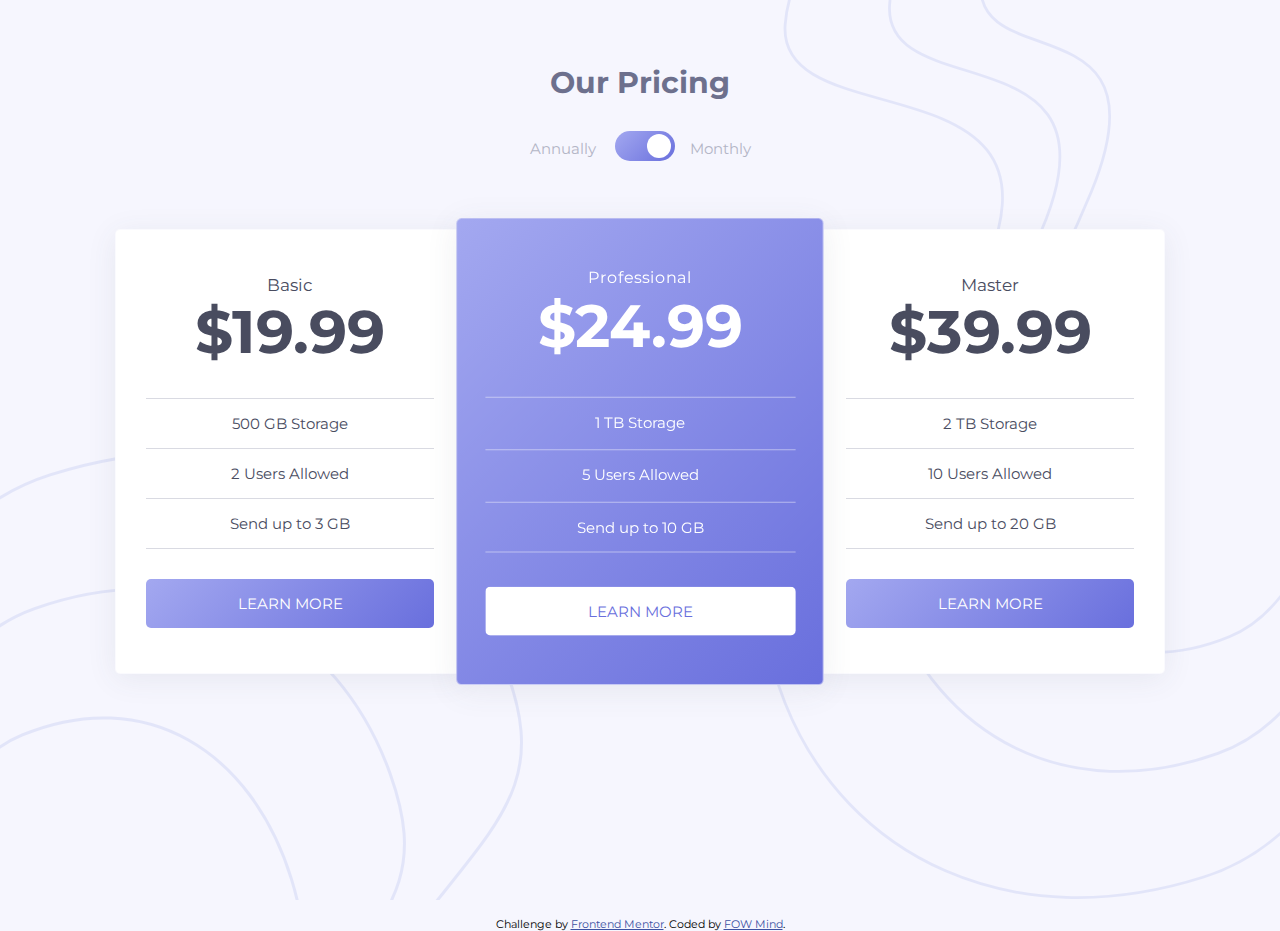
==== pricing-component-with-toggle/index.html @ d60b25f6 "uploading" ====
<!DOCTYPE html>
<html lang="en">
<head>
  <meta charset="UTF-8">
  <meta name="viewport" content="width=device-width, initial-scale=1.0"> <!-- displays site properly based on user's device -->

  <link rel="icon" type="image/png" sizes="32x32" href="./images/favicon-32x32.png">
  
  <title>Frontend Mentor | [Pricing component with toggle]</title>

  <!-- Fonts -->
  <link rel="preconnect" href="https://fonts.gstatic.com" />
  <link href="https://fonts.googleapis.com/css2?family=Montserrat:wght@600;700&display=swap" rel="stylesheet" />

  <!-- Styles -->
  <link href="./app.css" rel="stylesheet" />

  <!-- Feel free to remove these styles or customise in your own stylesheet 👍 -->
  <style>
    .attribution { font-size: 11px; text-align: center; }
    .attribution a { color: hsl(228, 45%, 44%); }
  </style>
</head>
<body>

  <main class="wrapper">
    <h2 class="title">Our Pricing</h2>
    
    <div class="toggle-price">
      <span>Annually</span>
      <label>
        <input class="toggle-price-checkbox" type="checkbox" />
        <div class="toggle-price-switch"></div>
      </label>
      <span>Monthly</span>
    </div>

    <div id="prices-box" class="prices-box"></div>
  </main>
  
  <div class="attribution">
    Challenge by <a href="https://www.frontendmentor.io?ref=challenge" target="_blank">Frontend Mentor</a>. 
    Coded by <a href="https://github.com/FOWMind">FOW Mind</a>.
  </div>

  <!-- Scripts -->
  <script type="module" src="./app.js"></script>
</body>
</html>
---- pricing-component-with-toggle/app.css ----
/* Primary colors */
/* Gradients */
/* Customs */
/* Fonts */
* {
  margin: 0;
  padding: 0;
  box-sizing: border-box;
}

body {
  word-wrap: break-word;
  text-rendering: optimizeLegibility;
  font: 15px "Montserrat", -apple-system, sans-serif;
  background-color: #f6f6fe;
}
body::before, body::after {
  content: "";
  position: absolute;
  width: 50%;
  opacity: 0.5;
  z-index: -1;
}
body::before {
  top: 0;
  right: 0;
  height: 100%;
  background: url("./images/bg-top.svg") right top/contain no-repeat;
}
body::after {
  bottom: 0;
  left: 0;
  height: 50%;
  background: url("./images/bg-bottom.svg") left bottom/contain no-repeat;
}

.title {
  font-size: 2em;
  color: #6d708d;
}

.wrapper {
  text-align: center;
  padding: 5% 0;
}
.wrapper .title {
  margin-bottom: 1em;
}
.wrapper .toggle-price {
  color: #b3b5c6;
  display: flex;
  align-items: center;
  justify-content: center;
}
.wrapper .toggle-price span {
  padding: 0 1em;
}
.wrapper .toggle-price .toggle-price-switch {
  display: inline-block;
  width: 60px;
  height: 30px;
  border-radius: 50px;
  background: #696fdd linear-gradient(135deg, #a3a8f0, #696fdd);
  cursor: pointer;
  position: relative;
  transition: opacity 0.3s;
}
.wrapper .toggle-price .toggle-price-switch:active {
  opacity: 0.5;
}
.wrapper .toggle-price .toggle-price-switch::before {
  content: "";
  position: absolute;
  width: 40%;
  height: 80%;
  top: 50%;
  left: 53.5%;
  transform: translateY(-50%);
  border-radius: 50%;
  background-color: #fff;
  transition: left 0.5s;
}
.wrapper .toggle-price .toggle-price-checkbox {
  -webkit-appearance: none;
}
.wrapper .toggle-price .toggle-price-checkbox:checked + .toggle-price-switch::before {
  left: 6.67%;
}

.prices-box {
  display: flex;
  padding: 5%;
  justify-content: center;
  flex-wrap: wrap;
}

.single-price {
  width: 90%;
  max-width: 350px;
  background: #fff;
  border-radius: 5px;
  border: 1px solid rgba(246, 246, 254, 0.5);
  padding: 3em 2em;
  margin-bottom: 10%;
  text-align: center;
  color: #494c5f;
  box-shadow: 0 5px 30px rgba(73, 76, 95, 0.085);
}
.single-price:nth-of-type(3n+2) {
  background: #696fdd linear-gradient(135deg, #a3a8f0, #696fdd);
  color: #fff;
  z-index: 5;
  transform: scale(1.05);
  padding-left: 1.25em;
  padding-right: 1.25em;
}
.single-price:nth-of-type(3n+2) span, .single-price:nth-of-type(3n+2) a {
  transform: scale(0.95);
}
.single-price:nth-of-type(3n+2) .price-storage,
.single-price:nth-of-type(3n+2) .price-users,
.single-price:nth-of-type(3n+2) .price-send-up {
  border-top: 1px solid rgba(246, 246, 254, 0.5);
}
.single-price:nth-of-type(3n+2) span:last-of-type {
  border-bottom: 1px solid rgba(246, 246, 254, 0.5);
}
.single-price span {
  display: block;
}
.single-price .price-name {
  font-size: 1.1em;
}
.single-price .price-value {
  font-size: 4em;
  font-weight: bold;
  margin-bottom: 0.5em;
}
.single-price .price-storage,
.single-price .price-users,
.single-price .price-send-up {
  font-size: 1em;
  padding: 1em 0;
  border-top: 1px solid rgba(179, 181, 198, 0.5);
}
.single-price span:last-of-type {
  border-bottom: 1px solid rgba(179, 181, 198, 0.5);
}
.single-price:nth-of-type(2n) .price-button {
  background: #fff;
  color: #696fdd;
}
.single-price .price-button {
  text-decoration: none;
  text-transform: uppercase;
  color: #fff;
  background: #696fdd linear-gradient(135deg, #a3a8f0, #696fdd);
  padding: 1em 0;
  display: inline-block;
  width: 100%;
  margin-top: 2em;
  border-radius: 5px;
}

/* ========== Media queries ========== */
@media screen and (max-width: 1185px) {
  .toggle-price {
    margin-bottom: 5%;
  }

  .single-price {
    max-width: 300px;
  }
}
@media screen and (max-width: 1018px) {
  .prices-box {
    display: block;
  }

  .single-price {
    max-width: 500px;
    margin-left: auto;
    margin-right: auto;
  }
}
@media screen and (max-width: 375px) {
  .toggle-price {
    margin-bottom: 10%;
  }

  .single-price {
    margin-bottom: 20%;
  }
}
@media screen and (max-width: 270px) {
  .wrapper .toggle-price {
    display: block;
  }

  .wrapper .toggle-price span {
    display: block;
    margin: 0.5em;
  }
}
/* ========== Media queries end ========== *//*# sourceMappingURL=app.css.map */
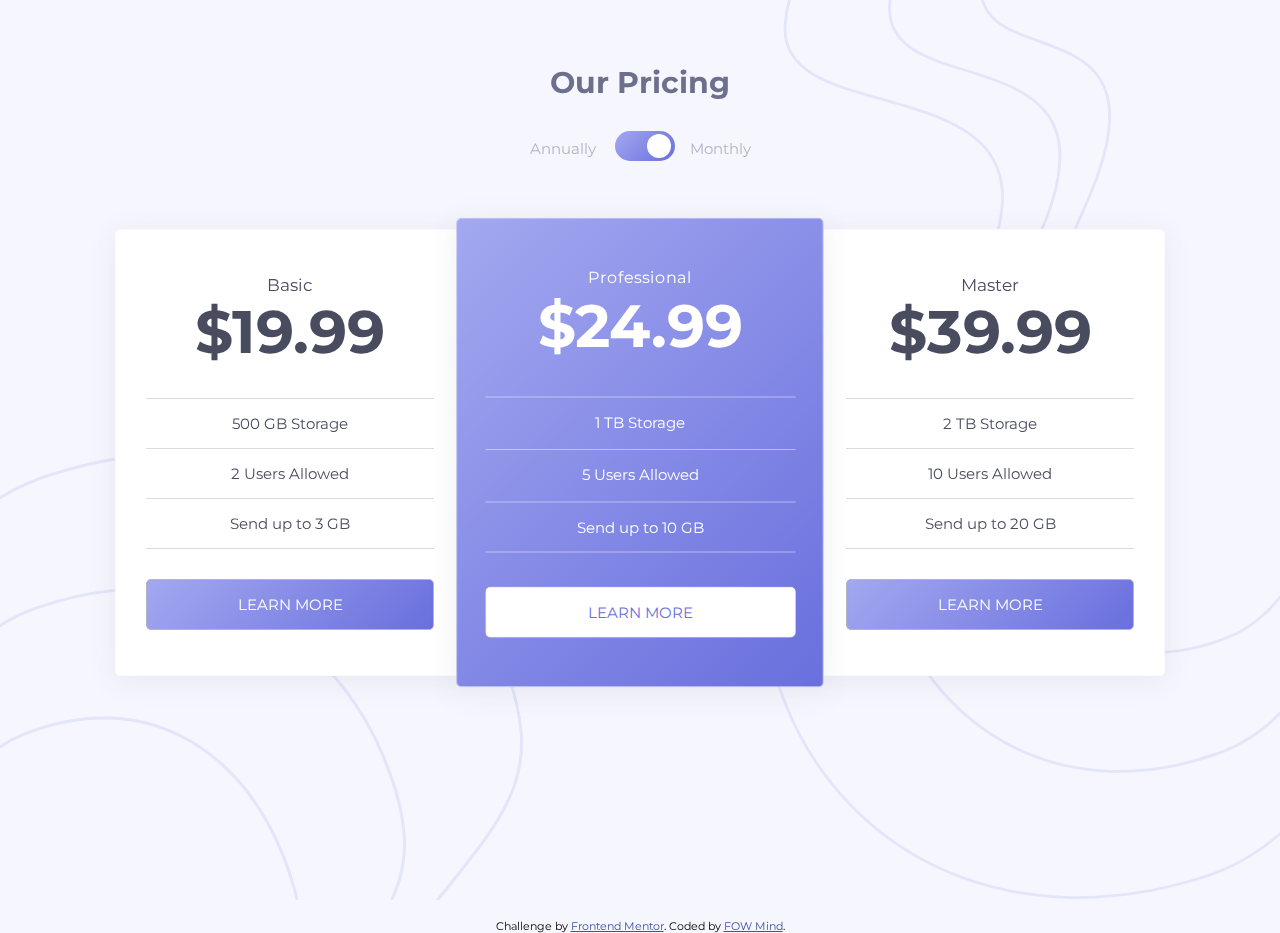
==== commit 2fccb65b: "Update index.html" ====
--- a/pricing-component-with-toggle/index.html
+++ b/pricing-component-with-toggle/index.html
@@ -6,7 +6,7 @@
 
   <link rel="icon" type="image/png" sizes="32x32" href="./images/favicon-32x32.png">
   
-  <title>Frontend Mentor | [Pricing component with toggle]</title>
+  <title>Frontend Mentor | Pricing component with toggle</title>
 
   <!-- Fonts -->
   <link rel="preconnect" href="https://fonts.gstatic.com" />
@@ -46,4 +46,4 @@
   <!-- Scripts -->
   <script type="module" src="./app.js"></script>
 </body>
-</html>+</html>
--- a/pricing-component-with-toggle/app.css
+++ b/pricing-component-with-toggle/app.css
@@ -16,7 +16,7 @@
 }
 body::before, body::after {
   content: "";
-  position: absolute;
+  position: fixed;
   width: 50%;
   opacity: 0.5;
   z-index: -1;
@@ -160,6 +160,17 @@
   width: 100%;
   margin-top: 2em;
   border-radius: 5px;
+  border: 1px solid #b3b5c6;
+}
+.single-price .price-button:hover {
+  background: transparent;
+  color: #696fdd;
+}
+.single-price:nth-of-type(3n+2) .price-button {
+  border: 1px solid #f6f6fe;
+}
+.single-price:nth-of-type(3n+2) .price-button:hover {
+  color: #fff;
 }
 
 /* ========== Media queries ========== */
@@ -202,4 +213,4 @@
     margin: 0.5em;
   }
 }
-/* ========== Media queries end ========== *//*# sourceMappingURL=app.css.map */+/* ========== Media queries end ========== */
